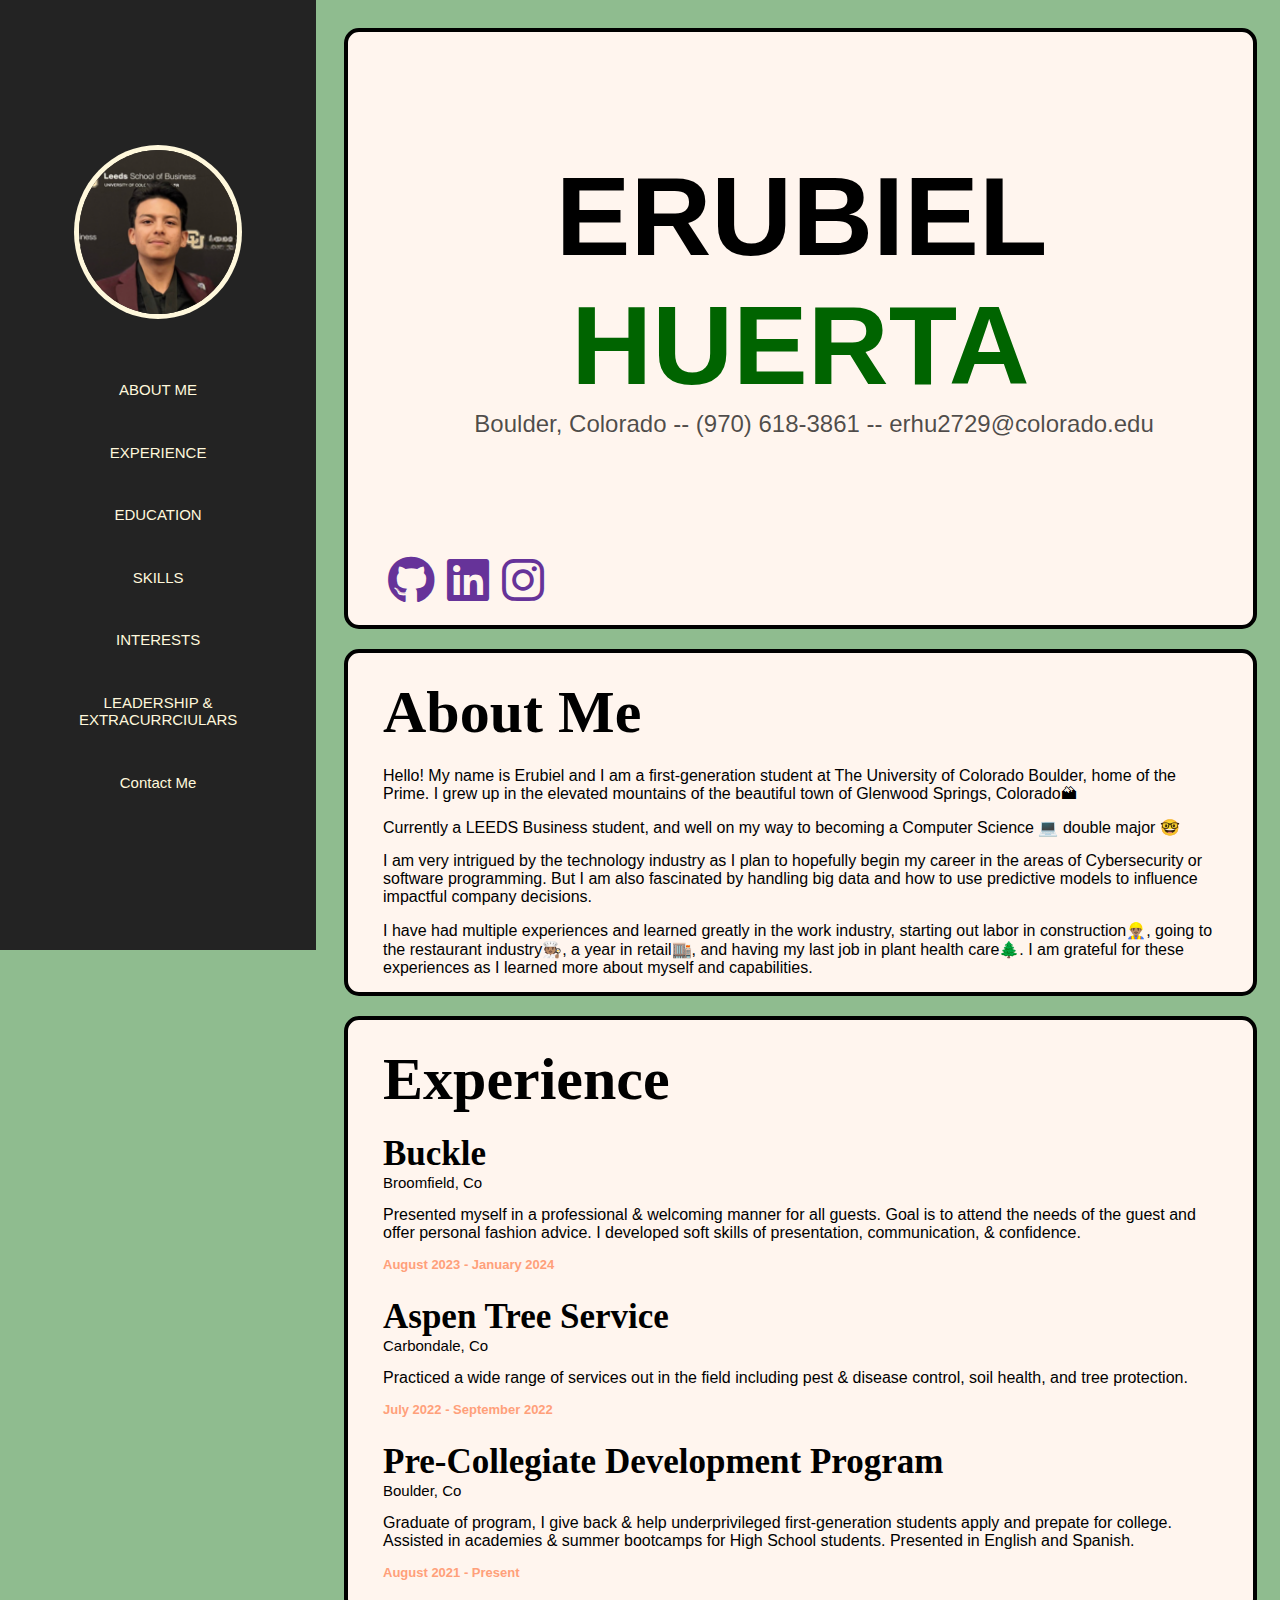
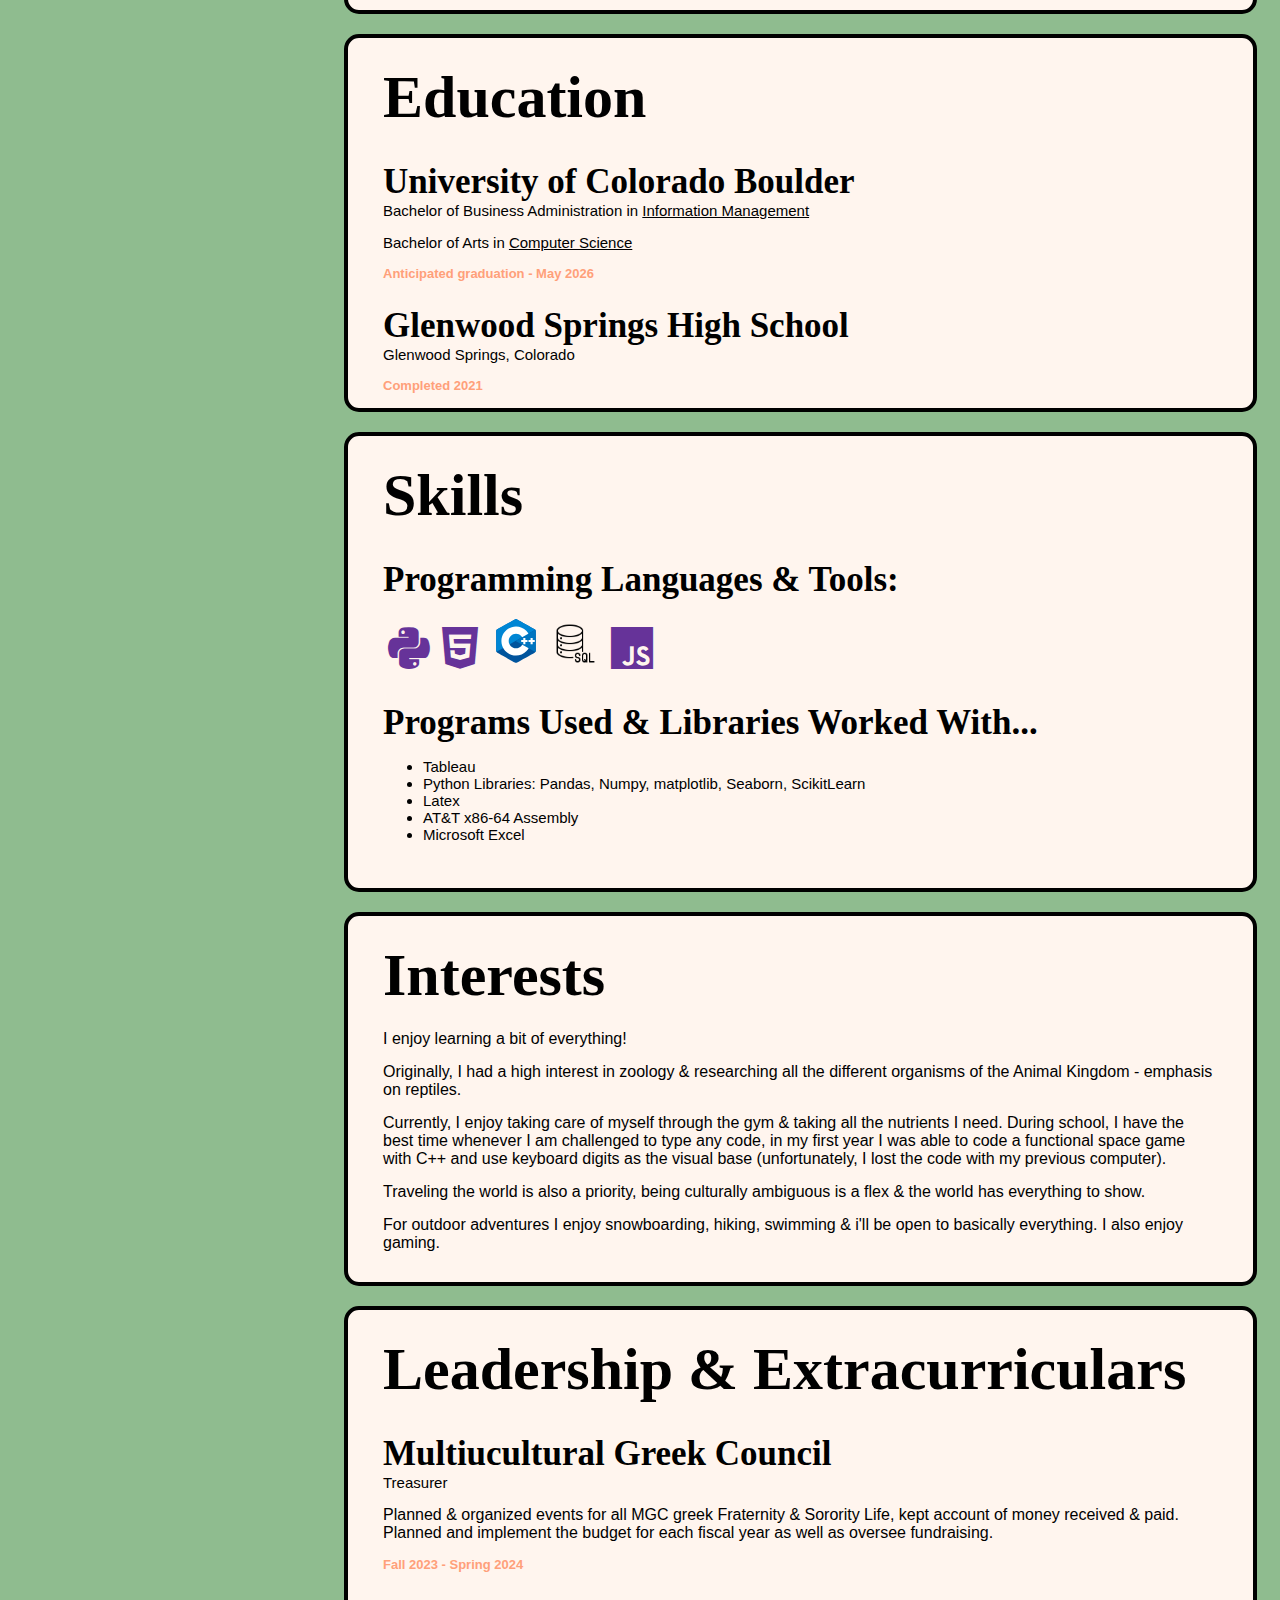
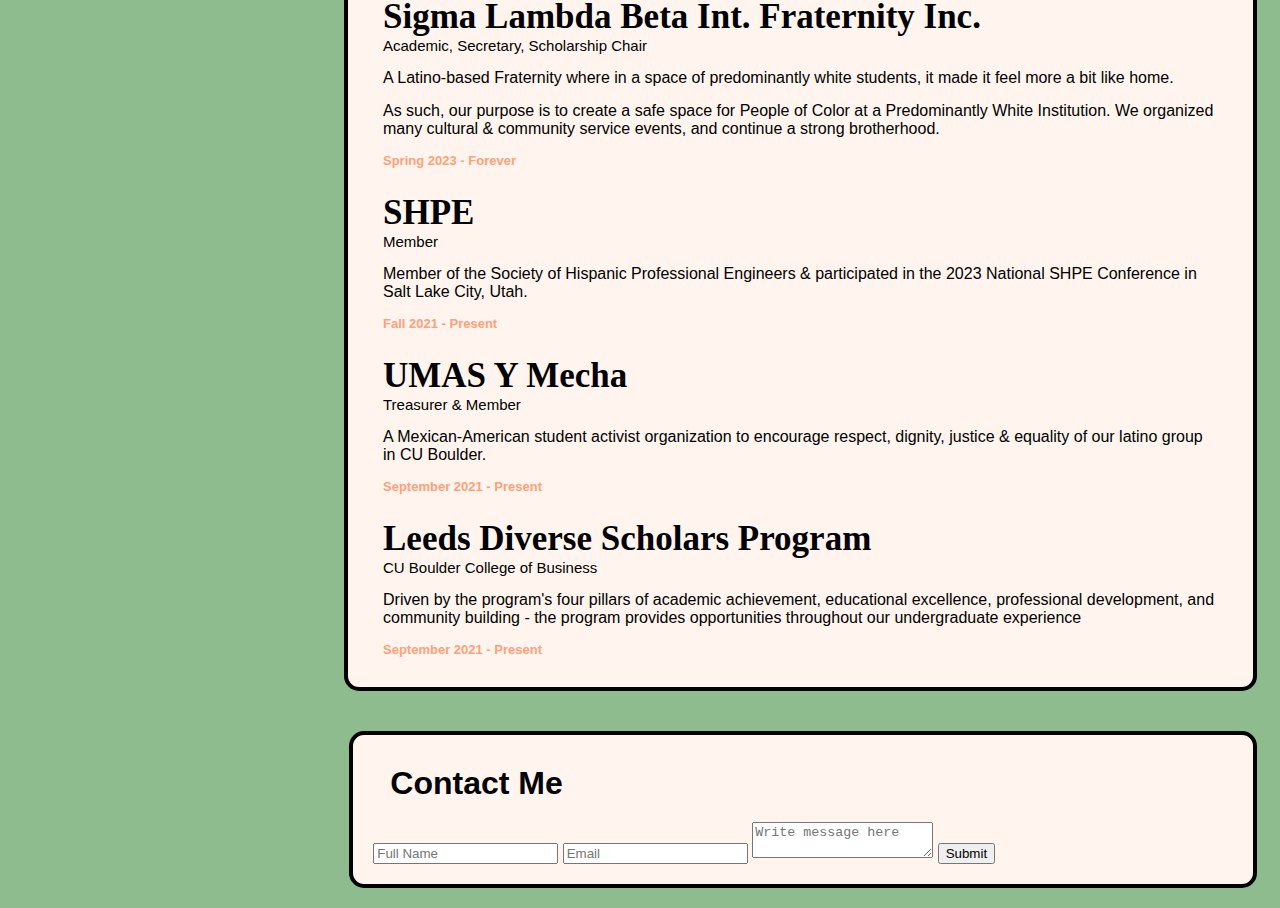
==== page1.html @ 84503f64 "Add files via upload" ====
<!DOCTYPE html>
<html lang="en-US">
    <head>
        <link rel="stylesheet" href="style.css">
        <script type="text/javascript" src="script.js"></script>
        <link rel="stylesheet" href="https://cdnjs.cloudflare.com/ajax/libs/font-awesome/6.1.1/css/all.min.css">

    </head>
    <body id="home">

        <div id="toggle-content" class="hide">
            <ul>
                <li><a href="#aboutMe">ABOUT ME</a></li>
                <li><a href="#experience">EXPERIENCE</a></li>
                <li><a href="#education">EDUCATION</a></li>
                <li><a href="#skills">SKILLS</a></li>
                <li><a href="#interests">INTERESTS</a></li>
                <li><a href="#Leadership">LEADERSHIP & EXTRACURRCIULARS</a></li>
            </ul>
        </div>
        <div class="togglebar">
            <div class="toggle" onclick="toggleUp()">
                <i class="fa fa-bars"></i>
            </div>
        </div>


        <div class="wrapper">
            <div class="side-nav">
                <img id="beginning" class="circleImg" src="eruProfilePic.png" alt="Profile Picture of Eru">
                <a href="#aboutMe">ABOUT ME</a>
                <a href="#experience">EXPERIENCE</a>
                <a href="#education">EDUCATION</a>
                <a href="#skills">SKILLS</a>
                <a href="#interests">INTERESTS</a>
                <a href="#Leadership">LEADERSHIP & EXTRACURRCIULARS</a>
                <a href="#contactMe">Contact Me</a>
            </div>
        </div>


        <div class="main-content">
            <section class="main_me" href="#beginning">
                <h1>
                    <a>ERUBIEL</a>
                    <a class="green_text">HUERTA</a>
                </h1>
                <h2>
                    <a>Boulder, Colorado -- (970) 618-3861 -- erhu2729@colorado.edu</a>
                </h2>
                <ul>
                    <a href="https://github.com/erubielh1012" class="list-inline-item">
                        <i class="fa-brands fa-github"></i>
                    </a>
                    <a href="https://www.linkedin.com/in/erubiel-huerta/" class="list-inline-item">
                        <i class="fa-brands fa-linkedin"></i>
                    </a>
                    <a href="https://instagram.com" class="list-inline-item">
                        <i class="fa-brands fa-instagram"></i>
                    </a>
                </ul>
            </section>
            <section id="aboutMe" class="resume-content">
                <h2>About Me</h2>
                <p>Hello! My name is Erubiel and I am a first-generation student at The University of Colorado Boulder, home of the Prime. I grew up in the elevated mountains of the beautiful town of Glenwood Springs, Colorado🏔</p>
    
                <p>Currently a LEEDS Business student, and well on my way to becoming a Computer Science 💻 double major 🤓</p>
                <p>I am very intrigued by the technology industry as I plan to hopefully begin my career in the areas of Cybersecurity or software programming. But I am also fascinated by handling big data and how to use predictive models to influence impactful company decisions.</p>
    
                <p>I have had multiple experiences and learned greatly in the work industry, starting out labor in construction👷🏽‍♂️, going to the restaurant industry🧑🏽‍🍳, a year in retail🏬, and having my last job in plant health care🌲. I am grateful for these experiences as I learned more about myself and capabilities.</p>
            </section>
            <section id="experience" class="resume-content">
                <div>
                    <h2>Experience</h2>
                    <h3>Buckle
                    </h3>
                    <h4>
                        Broomfield, Co
                    </h4>
                    <p>Presented myself in a professional & welcoming manner for all guests. Goal is to attend the needs of the guest and offer personal fashion advice. I developed soft skills of presentation, communication, & confidence.</p>
                    <h5>August 2023 - January 2024</h5>
                </div>
                <div>
                    <h3>Aspen Tree Service</h3>
                    <h4>Carbondale, Co</h4>
                    <p>Practiced a wide range of services out in the field including pest & disease control, soil health, and tree protection.</p>
                    <h5>July 2022 - September 2022</h5>
                </div>
                <div>
                    <h3>Pre-Collegiate Development Program</h3>
                    <h4>Boulder, Co</h4>
                    <p>Graduate of program, I give back & help underprivileged first-generation students apply and prepate for college. Assisted in academies & summer bootcamps for High School students. Presented in English and Spanish.</p>
                    <h5>August 2021 - Present</h5>
                </div>
                <p></p>
            </section>
            <section id="education" class="resume-content">
                <h2>Education</h2>
                <div>
                    <h3>University of Colorado Boulder</h3>
                    <h4>Bachelor of Business Administration in <u>Information Management</u></h4>
                    <h4>Bachelor of Arts in <u>Computer Science</u></h4>
                    <h5>Anticipated graduation - May 2026</h5>
                </div>
                <div>
                    <h3>Glenwood Springs High School</h3>
                    <h4>Glenwood Springs, Colorado</h4>
                    <h5>Completed 2021</h5>
                </div>
            </section>
            <section id="skills" class="resume-content">
                <h2>Skills</h2>
                <h3>Programming Languages & Tools:</h3>
                <ul>
                    <li class="list-inline-item">
                        <i class="fa-brands fa-python"></i>
                    </li>
                    <li class="list-inline-item">
                        <i class="fa-brands fa-html5"></i>
                    </li>
                    <li class="list-inline-item">
                        <svg xmlns="http://www.w3.org/2000/svg" x="0px" y="0px" width="50" height="50" viewBox="0 0 48 48">
                            <path fill="#00549d" fill-rule="evenodd" d="M22.903,3.286c0.679-0.381,1.515-0.381,2.193,0 c3.355,1.883,13.451,7.551,16.807,9.434C42.582,13.1,43,13.804,43,14.566c0,3.766,0,15.101,0,18.867 c0,0.762-0.418,1.466-1.097,1.847c-3.355,1.883-13.451,7.551-16.807,9.434c-0.679,0.381-1.515,0.381-2.193,0 c-3.355-1.883-13.451-7.551-16.807-9.434C5.418,34.899,5,34.196,5,33.434c0-3.766,0-15.101,0-18.867 c0-0.762,0.418-1.466,1.097-1.847C9.451,10.837,19.549,5.169,22.903,3.286z" clip-rule="evenodd"></path><path fill="#0086d4" fill-rule="evenodd" d="M5.304,34.404C5.038,34.048,5,33.71,5,33.255 c0-3.744,0-15.014,0-18.759c0-0.758,0.417-1.458,1.094-1.836c3.343-1.872,13.405-7.507,16.748-9.38 c0.677-0.379,1.594-0.371,2.271,0.008c3.343,1.872,13.371,7.459,16.714,9.331c0.27,0.152,0.476,0.335,0.66,0.576L5.304,34.404z" clip-rule="evenodd"></path><path fill="#fff" fill-rule="evenodd" d="M24,10c7.727,0,14,6.273,14,14s-6.273,14-14,14 s-14-6.273-14-14S16.273,10,24,10z M24,17c3.863,0,7,3.136,7,7c0,3.863-3.137,7-7,7s-7-3.137-7-7C17,20.136,20.136,17,24,17z" clip-rule="evenodd"></path><path fill="#0075c0" fill-rule="evenodd" d="M42.485,13.205c0.516,0.483,0.506,1.211,0.506,1.784 c0,3.795-0.032,14.589,0.009,18.384c0.004,0.396-0.127,0.813-0.323,1.127L23.593,24L42.485,13.205z" clip-rule="evenodd"></path><path fill="#fff" fill-rule="evenodd" d="M31 21H33V27H31zM38 21H40V27H38z" clip-rule="evenodd"></path><path fill="#fff" fill-rule="evenodd" d="M29 23H35V25H29zM36 23H42V25H36z" clip-rule="evenodd"></path>
                            </svg>
                    </li>
                    <li class="list-inline-item">
                        <img src="sqlpng.png" alt="SQL Icon" width="45px" height="45px" >
                    </li>
                    <li class="list-inline-item">
                        <i class="fa-brands fa-js"></i>
                    </li>
                </ul>
                <h3>
                    Programs Used & Libraries Worked With...
                </h3>
                <h4>
                    <ul>
                        <li>Tableau</li>
                        <li>Python Libraries: Pandas, Numpy, matplotlib, Seaborn, ScikitLearn</li>
                        <li>Latex</li>
                        <li>AT&T x86-64 Assembly</li>
                        <li>Microsoft Excel</li>
                    </ul>
                </h4>
                <p></p>
            </section>
            <section id="interests" class="resume-content">
                <h2>Interests</h2>
                <p>I enjoy learning a bit of everything!</p> 
                <p>Originally, I had a high interest in zoology & researching all the different organisms of the Animal Kingdom - emphasis on reptiles.</p>
                <p>Currently, I enjoy taking care of myself through the gym & taking all the nutrients I need. During school, I have the best time whenever I am challenged to type any code, in my first year I was able to code a functional space game with C++ and use keyboard digits as the visual base (unfortunately, I lost the code with my previous computer). </p>
                <p>Traveling the world is also a priority, being culturally ambiguous is a flex & the world has everything to show.</p>
                <p>For outdoor adventures I enjoy snowboarding, hiking, swimming & i'll be open to basically everything. I also enjoy gaming.<p>
            </section>
            <section id="Leadership" class="resume-content">
                <h2>Leadership & Extracurriculars</h2>
                <div>
                    <h3>Multiucultural Greek Council</h3>
                    <h4>Treasurer</h4>
                    <p>Planned & organized events for all MGC greek Fraternity & Sorority Life, kept account of money received & paid. Planned and implement the budget for each fiscal year as well as oversee fundraising.</p>
                    <h5>Fall 2023 - Spring 2024</h5>
                </div>
                <div>
                    <h3>Sigma Lambda Beta Int. Fraternity Inc.</h3>
                    <h4>Academic, Secretary, Scholarship Chair</h4>
                    <p>A Latino-based Fraternity where in a space of predominantly white students, it made it feel more a bit like home.</p>
                    <p>As such, our purpose is to create a safe space for People of Color at a Predominantly White Institution. We organized many cultural & community service events, and continue a strong brotherhood.</p>
                    <h5>Spring 2023 - Forever</h5>
                </div>
                <div>
                    <h3>SHPE</h3>
                    <h4>Member</h4>
                    <p>Member of the Society of Hispanic Professional Engineers & participated in the 2023 National SHPE Conference in Salt Lake City, Utah.</p>
                    <h5>Fall 2021 - Present</h5>
                </div>
                <div>
                    <h3>UMAS Y Mecha</h3>
                    <h4>Treasurer & Member</h4>
                    <p>A Mexican-American student activist organization to encourage respect, dignity, justice & equality of our latino group in CU Boulder.</p>
                    <h5>September 2021 - Present</h5>
                </div>
                <div>
                    <h3>Leeds Diverse Scholars Program</h3>
                    <h4>CU Boulder College of Business</h4>
                    <p>Driven by the program's four pillars of academic achievement, educational excellence, professional development, and community building - the program provides opportunities throughout our undergraduate experience</p>
                    <h5>September 2021 - Present</h5>
                </div>
                <p></p>
            </section>
        </div>
    </body>
    <footer>
        <!-- <section>
            <table>
                <tr>
                    <th colspan="2">If You'd Like to Contact Me</th>
                </tr>
                <tr>
                    <td>Cell:</td>
                    <td>+1 (970) 619-3861</td>
                </tr>
                <tr>
                    <td>email</td>
                    <td>erhu2729@colorado.edu</td>
                </tr>
            </table>
        </section> -->
        <section id="contactMe" class="contact-me">
            <form action="/action_page.php" id="contact">
                <legend><h4>Contact Me</h4></legend>
                <input type="text" name="fullname" placeholder="Full Name">
                <input type="text" name="email" placeholder="Email">
                <textarea name="msg" placeholder="Write message here"></textarea>
                <input type="submit" value="Submit">
            </form>
        </section>
    </footer>
</html>
---- style.css ----
/* @font-face {
    font-family: 'pixel_letters';
    src: url('pixel_letters.ttf') format('truetype');
    font-weight: Bold;
} */

@import url(https://use.fontawesome.com/releases/v5.0.6/css/all.css);

#home {
    background-color: darkseagreen;
    font-family: hillside, Verdana, Geneva, Tahoma, sans-serif;
}

.main-content {
    margin-left: 25%;
    margin-right: -5px;
    flex: 1;
    padding: 20px;
    transition: all 0.3s ease-in-out;
}

.contact-me {
    margin-left: 27%;
    margin-right: 15px;
    flex: 1;
    padding: 20px;
    transition: all 0.3s ease-in-out;
}

section {
    font-family: hillside, -apple-system, BlinkMacSystemFont, "Segoe UI", Roboto, "Helvetica Neue", Arial;
    background-color: seashell;
    margin-bottom: 20px;
    display: flex;
    /* padding: 20px; */
    flex-direction: column;

    /* add a box border around */
    border: 4px black solid;
    border-radius: 15px;
}

.main_me h1, 
.main_me h2 {
    text-align: center;
}

h1 {
    font-size: 7em;
    font-weight: bolder;
    margin: 120px auto 0 auto;
}

h2 {
    color: rgba(0,0,0,.7);
    font-weight: 100;
    margin-top: 0;
    margin-left: 3%;
    margin-bottom: 100px;
}

h3 {
    font-size: 3em;
    font-weight: 400;
    margin-bottom: 0;
}
h4 {
    font-size: 2em;
    margin: 10px auto 20px 15px;
}

/* this is for big headings of each individual section on the page */
.resume-content {
    font-family: 'Lucida Sans', 'Lucida Sans Regular', 'Lucida Grande', 'Lucida Sans Unicode', Geneva, Verdana, sans-serif;
}
.resume-content h2 {
    font-family: hillside;
    font-size: 60px;
    font-weight: bolder;
    color: black;
    /* margin-bottom: 15px; */
    margin: 25px 35px 20px 35px;
    float: left;
}

/* job titles or whatever */
.resume-content h3 {
    font-size: 35px;
    font-family: hillside;
    font-weight: bolder;
    color: black;
    clear: both;
    margin: 10px 35px 0 35px;
}

.resume-content h4 {
    font-size: 15px;
    margin: 0 35px 15px 35px;
    font-weight: 200;
}

.resume-content h5 {
    color: lightsalmon;
    font-size: small;
    margin: 0 35px 15px 35px;
}

.resume-content p {
    margin: 0 35px 15px 35px;
}

p {
    font-family: Verdana, Geneva, Tahoma, sans-serif;
    margin: 2% 5% 2% 5%;
}

.list-inline-item {
    color: rebeccapurple;
    display: inline-block;
    font-size: 3em;
}

.list-inline-item:not(:last-child) {
    margin-right: .5rem;
}


.list-inline-item:hover {
    color: maroon;
}

.circleImg {
    width: 50%;
    border-radius: 50%;
    box-shadow: 0 0 0 5px cornsilk;
    display: block;
    margin-left: auto;
    margin-right: auto;
    margin-bottom: 60px;
    margin-top: 100px;
}

.circleImg:hover {
    box-shadow: 0 0 20px 5px cornsilk;
}

.wrapper {
    display: flex;
}

.side-nav {
    height: 100%;
    max-width: 24.7%;
    position: fixed; /* stays fixed while scrolling */
    background-color: #232323;
    left: 0;
    Top: 0;
    padding-top: 50px;
    transition: all 0.3s ease-in-out; /* smooth transition */
    /* overflow: auto; */
} 

.side-nav a {
    font-family: 'Gill Sans', 'Gill Sans MT', Calibri, 'Trebuchet MS', sans-serif;
    font-size: 15px;
    font-weight: 400;
    margin: 10%;
    min-width: auto;
    padding: 0px;
    /* position: relative; */

    text-align: center;
    /* color: rgba(255, 237, 177,0.7); */
    color: cornsilk;
    display: block;
    padding: 7px;

    text-decoration: none;
}

.side-nav a:active {
    color: greenyellow;
    /* font-size: large; */
}

.side-nav a:hover {
    color: salmon;
    /* font-size: x-large; */
}

/* .toggle-btn {
    display: none;
    position: absolute;
    top: 10px;
    right: 10px;
    cursor: pointer;
    font-size: 20px;
} */

.green_text {
    color: darkgreen;
}

.togglebar {
    flex: 0 0;
    width: 100%;

    /* my own styling */
    background-color: #232323;
    margin-top: -8px;
    min-height: 50px;
    max-height: 5px;
    position: fixed;
    left: 0;
    right: 0;

    border: #111 2px solid;
}

#toggle-content {
    /* flex: 0 0 180px; */
    top: 40px;
    /* right: -5px; */
    background-color: #232323;
    color: white;
    transition-duration: .5s;
    margin-left: -10px;
    position: fixed;
    width: 110%;
}
#toggle-content.hide {
    margin-top: -300px;
}
#toggle-content ul {
    padding: 0;
    /* margin: 15px -10px 0 -1px; */
    margin-bottom: 0;
}
#toggle-content ul li {
    list-style-type: none;
    padding: 10px; 
    color: white;
    border-bottom: 2px solid #111;
}
#toggle-content a {
    display: block;
    text-decoration: none;
    color: cornsilk;
}
#toggle-content li:hover a {
    /* font-size: x-large; */
    color: salmon;
}
#toggle-content li:last-child {
    border-top: 2px solid #111;
}
.toggle i {
    height: 48px;
    font-size: 1.4em;
    width: 48px;
    color: var(cornsilk);
    display: flex;   
    align-items: center;
    justify-content: center;
    background-color: cornsilk;
    border: 1px black solid;
    border-radius: 2px;

    /* float: right;
    overflow: hidden; */
}
.toggle i:hover {
    color: maroon;
}

@media (max-width: 850px) {
    /* This brings the section boxes to the left when sidebar disappears */
    .main-content {
        margin-left: -5px;
        margin-top: 50px;
    }

    .contact-me {
        margin-left: 15px;
        margin-top: 50px;
    }

    /* first lets hide the sidebar when the screen shrinks */
    .side-nav {
        width: 0;
        left: -100%; /* This moves the side-bar completely off the screen */
    }

    /* Now lets show the toggle button for smaller screens */
    .toggle-btn {
        display: block;
    }
}

@media (min-width: 850px) {
    .togglebar {
        visibility: hidden;
    }

    #toggle-content {
        visibility: hidden;
        transition-duration: 0s;
    }
}
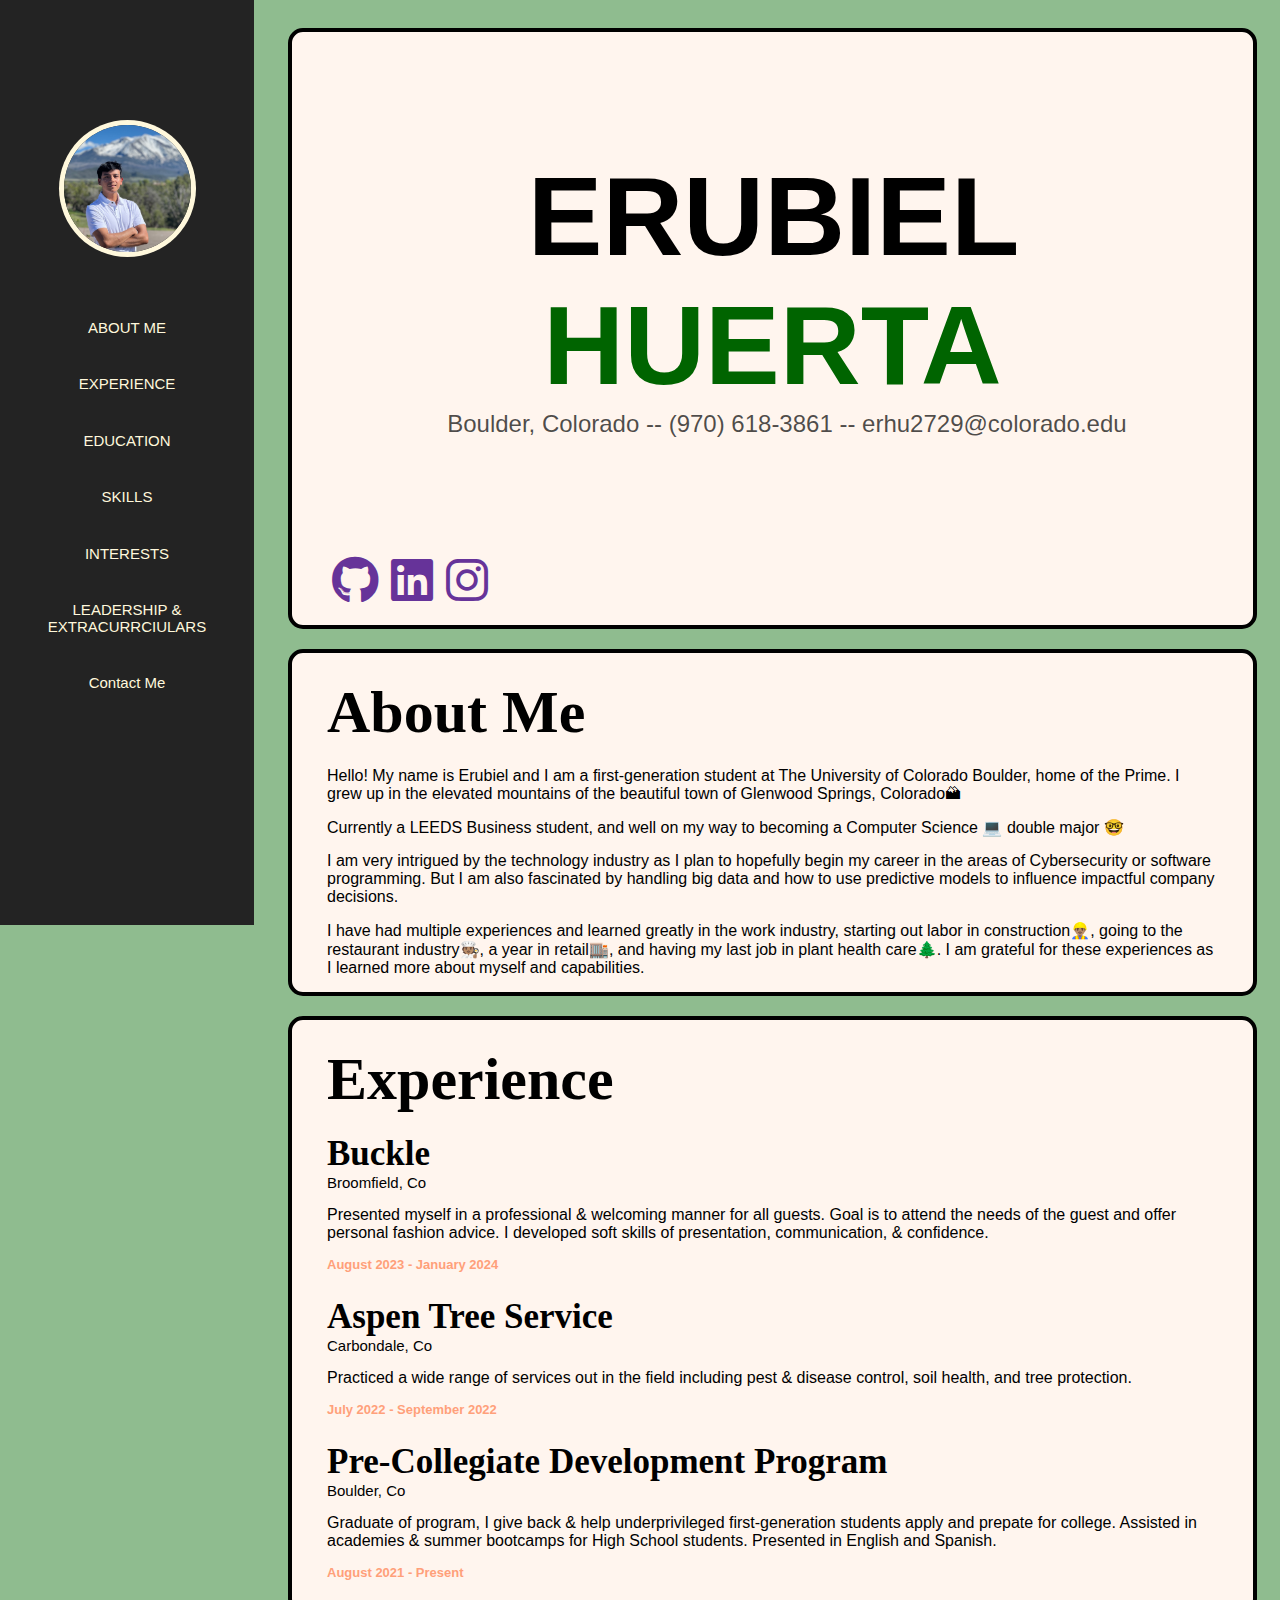
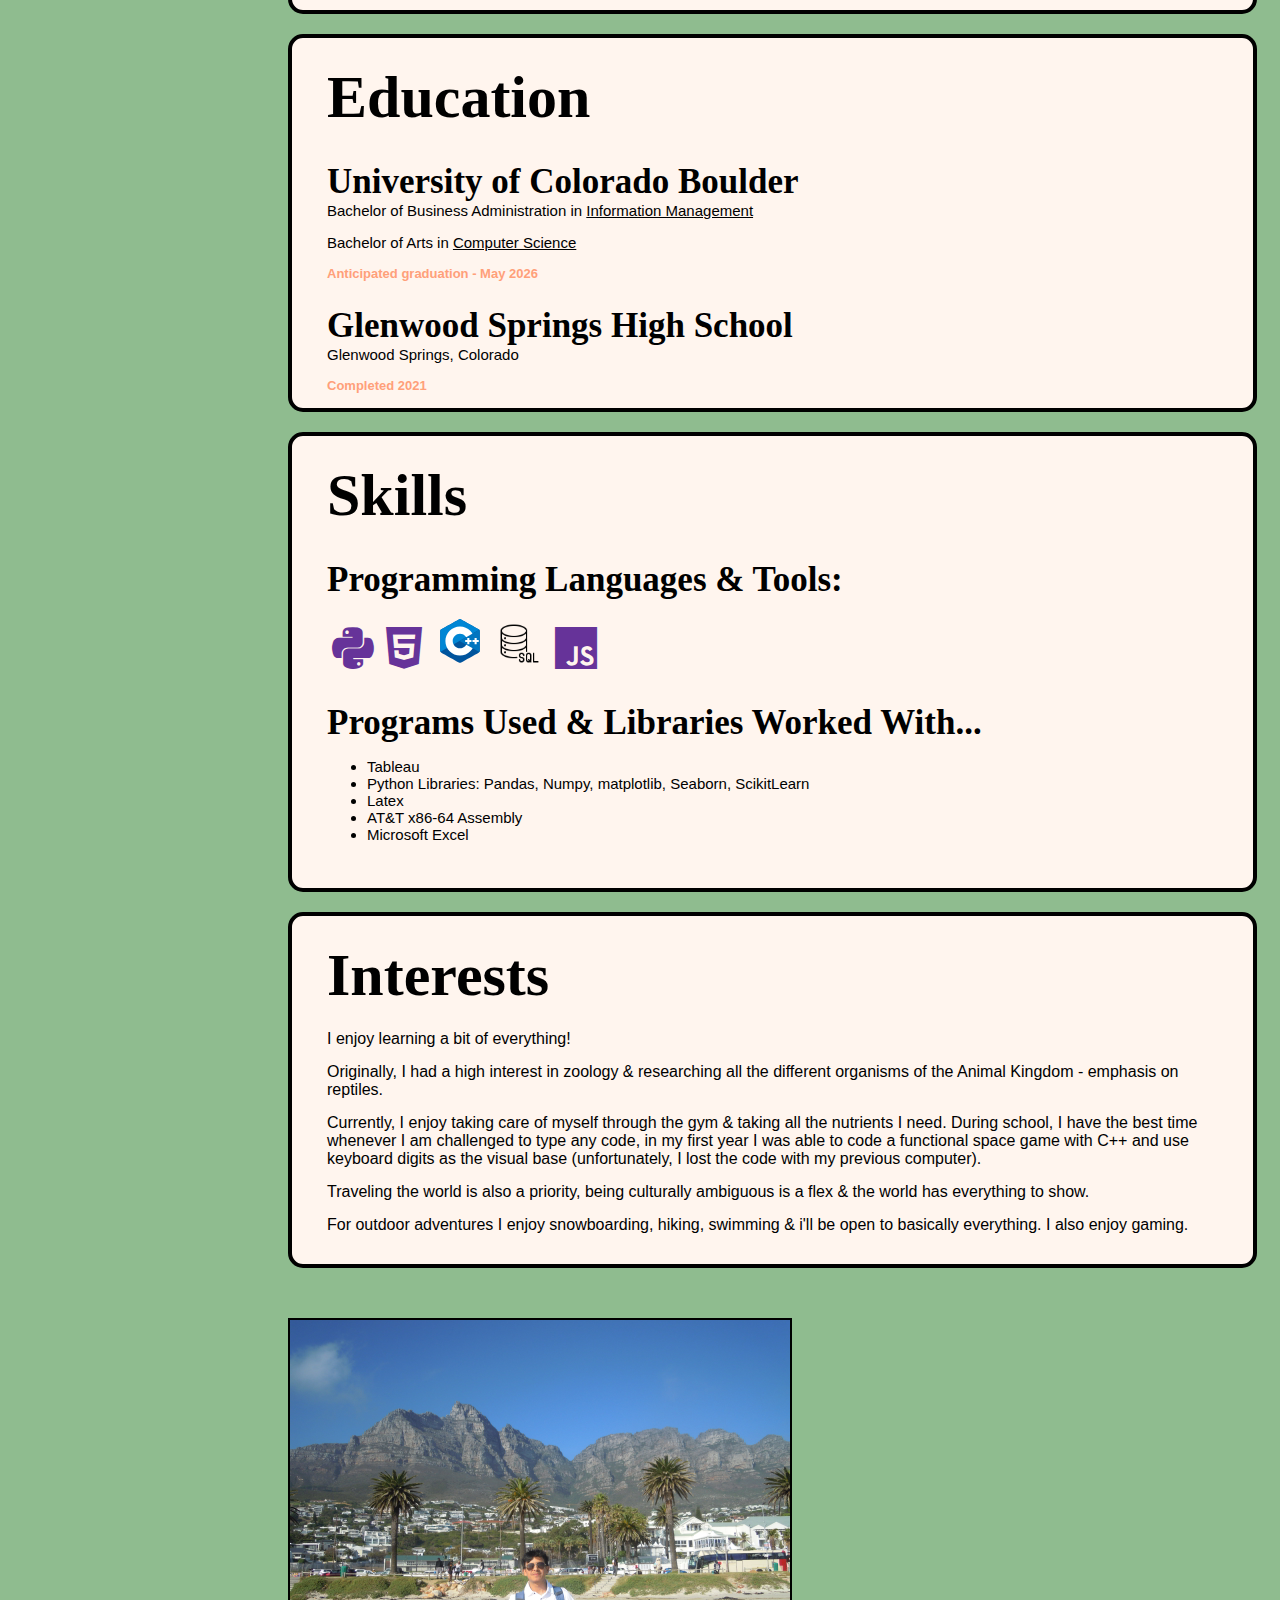
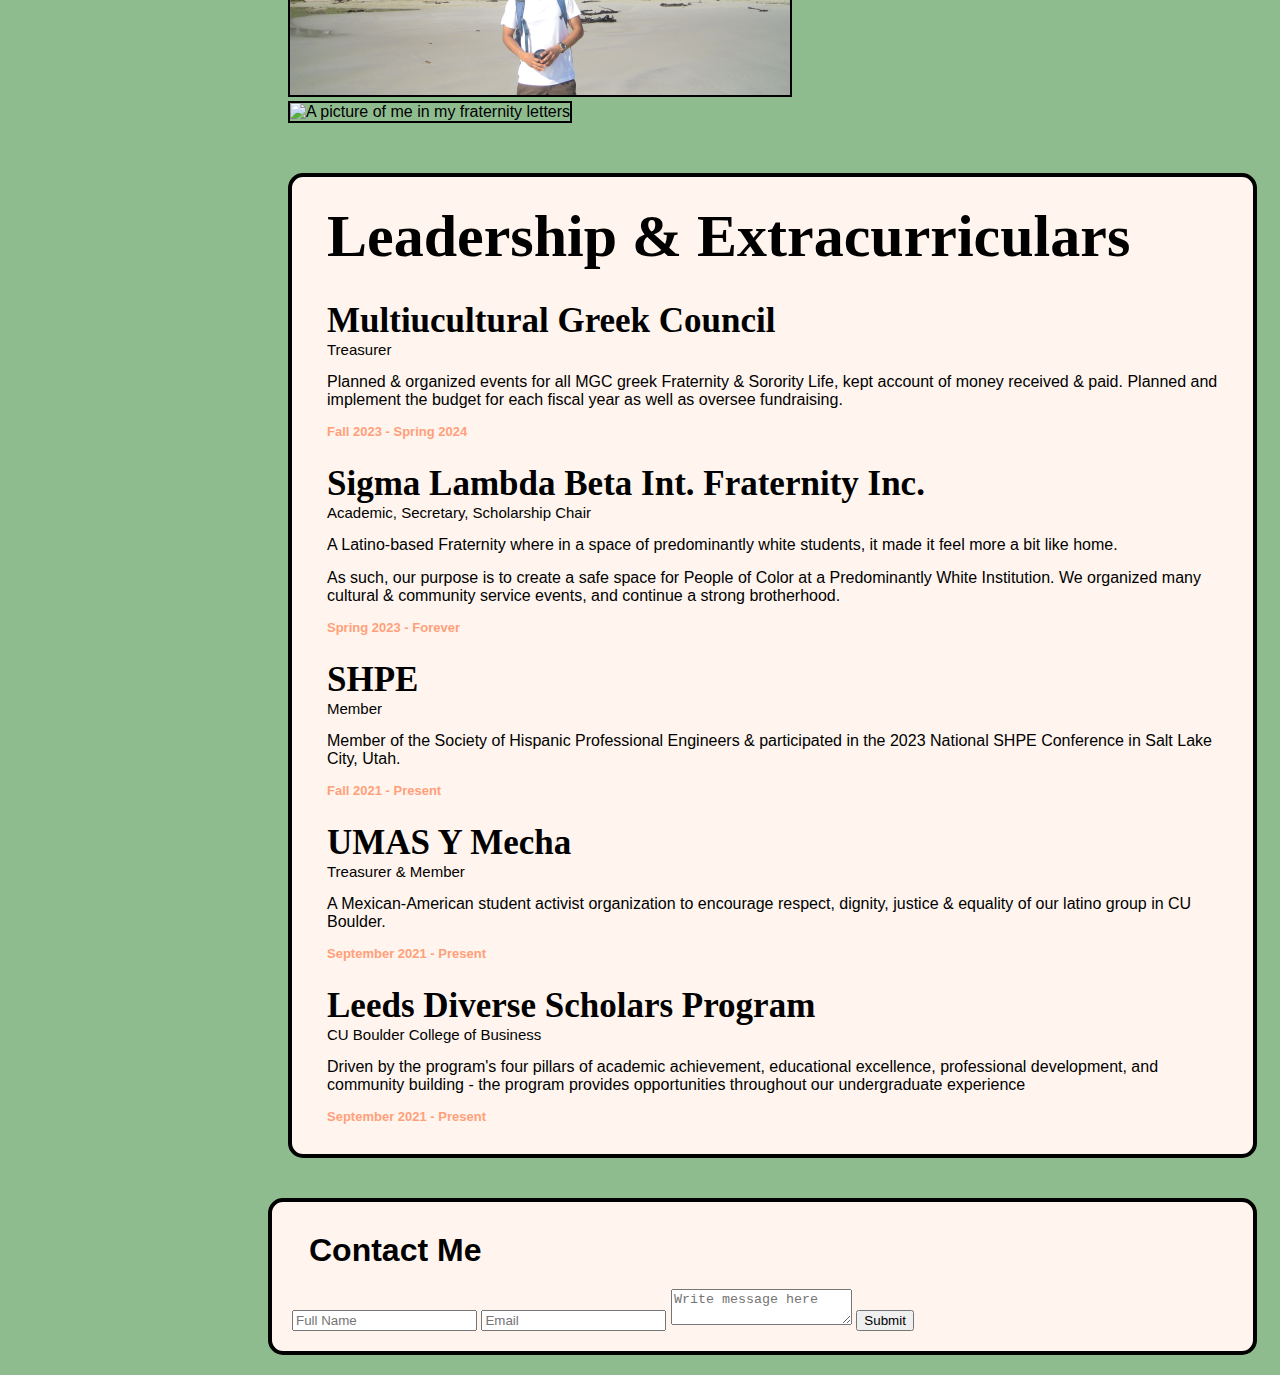
==== commit 635b17a1: "Added changes with BOOTSTRAP" ====
--- a/page1.html
+++ b/page1.html
@@ -5,6 +5,9 @@
         <script type="text/javascript" src="script.js"></script>
         <link rel="stylesheet" href="https://cdnjs.cloudflare.com/ajax/libs/font-awesome/6.1.1/css/all.min.css">
 
+        <link rel="stylesheet" href="https://stackpath.bootstrapcdn.com/bootstrap/5.0.0-alpha1/css/bootstrap.min.css" integrity="sha384-r4NyP46KrjDleawBgD5tp8Y7UzmLA05oM1iAEQ17CSuDqnUK2+k9luXQOfXJCJ4I" crossorigin="anonymous">
+        <script src="https://stackpath.bootstrapcdn.com/bootstrap/5.0.0-alpha1/js/bootstrap.min.js" integrity="sha384-oesi62hOLfzrys4LxRF63OJCXdXDipiYWBnvTl9Y9/TRlw5xlKIEHpNyvvDShgf/" crossorigin="anonymous"></script>
+        <script src="https://cdn.jsdelivr.net/npm/popper.js@1.16.0/dist/umd/popper.min.js" integrity="sha384-Q6E9RHvbIyZFJoft+2mJbHaEWldlvI9IOYy5n3zV9zzTtmI3UksdQRVvoxMfooAo" crossorigin="anonymous"></script>
     </head>
     <body id="home">
 
@@ -27,7 +30,7 @@
 
         <div class="wrapper">
             <div class="side-nav">
-                <img id="beginning" class="circleImg" src="eruProfilePic.png" alt="Profile Picture of Eru">
+                <img id="beginning" class="circleImg" src="eruProfessional.jpeg" alt="Profile Picture of Eru">
                 <a href="#aboutMe">ABOUT ME</a>
                 <a href="#experience">EXPERIENCE</a>
                 <a href="#education">EDUCATION</a>
@@ -41,9 +44,9 @@
 
         <div class="main-content">
             <section class="main_me" href="#beginning">
-                <h1>
+                <h1 style="font-size: 7em; font-weight: bolder; margin: 120px auto 0 auto;"> 
                     <a>ERUBIEL</a>
-                    <a class="green_text">HUERTA</a>
+                    <a style="color: darkgreen;">HUERTA</a>
                 </h1>
                 <h2>
                     <a>Boulder, Colorado -- (970) 618-3861 -- erhu2729@colorado.edu</a>
@@ -152,6 +155,20 @@
                 <p>Traveling the world is also a priority, being culturally ambiguous is a flex & the world has everything to show.</p>
                 <p>For outdoor adventures I enjoy snowboarding, hiking, swimming & i'll be open to basically everything. I also enjoy gaming.<p>
             </section>
+            <!-- picture of cape town -->
+            <div class="container text-center" style="margin: 50px auto 50px auto;">
+                <div class="row">
+                    <div class="col" >
+                        <picture>
+                            <img class="img-thumbnail float-start thumbnail-border-color: black" style="max-width: 500px; border: 2px black solid;" src="eruCapeTownMountains.JPG" alt="A picture of me in the mountains">
+                        </picture>
+                    </div>
+                    <div class="col" >
+                        <img class="img-fluid img-thumbnail float-end" style="max-width: 400px; border: 2px black solid;"  src="eruSLV.JPEG" alt="A picture of me in my fraternity letters">
+                    </div>
+                </div>
+            </div>
+    
             <section id="Leadership" class="resume-content">
                 <h2>Leadership & Extracurriculars</h2>
                 <div>
--- a/style.css
+++ b/style.css
@@ -12,7 +12,7 @@
 }
 
 .main-content {
-    margin-left: 25%;
+    margin-left: 260px;
     margin-right: -5px;
     flex: 1;
     padding: 20px;
@@ -25,6 +25,7 @@
     flex: 1;
     padding: 20px;
     transition: all 0.3s ease-in-out;
+    margin-left: 260px;
 }
 
 section {
@@ -150,12 +151,12 @@
 
 .side-nav {
     height: 100%;
-    max-width: 24.7%;
+    max-width: 254px;
     position: fixed; /* stays fixed while scrolling */
     background-color: #232323;
     left: 0;
     Top: 0;
-    padding-top: 50px;
+    padding-top: 25px;
     transition: all 0.3s ease-in-out; /* smooth transition */
     /* overflow: auto; */
 } 
@@ -196,10 +197,6 @@
     cursor: pointer;
     font-size: 20px;
 } */
-
-.green_text {
-    color: darkgreen;
-}
 
 .togglebar {
     flex: 0 0;
